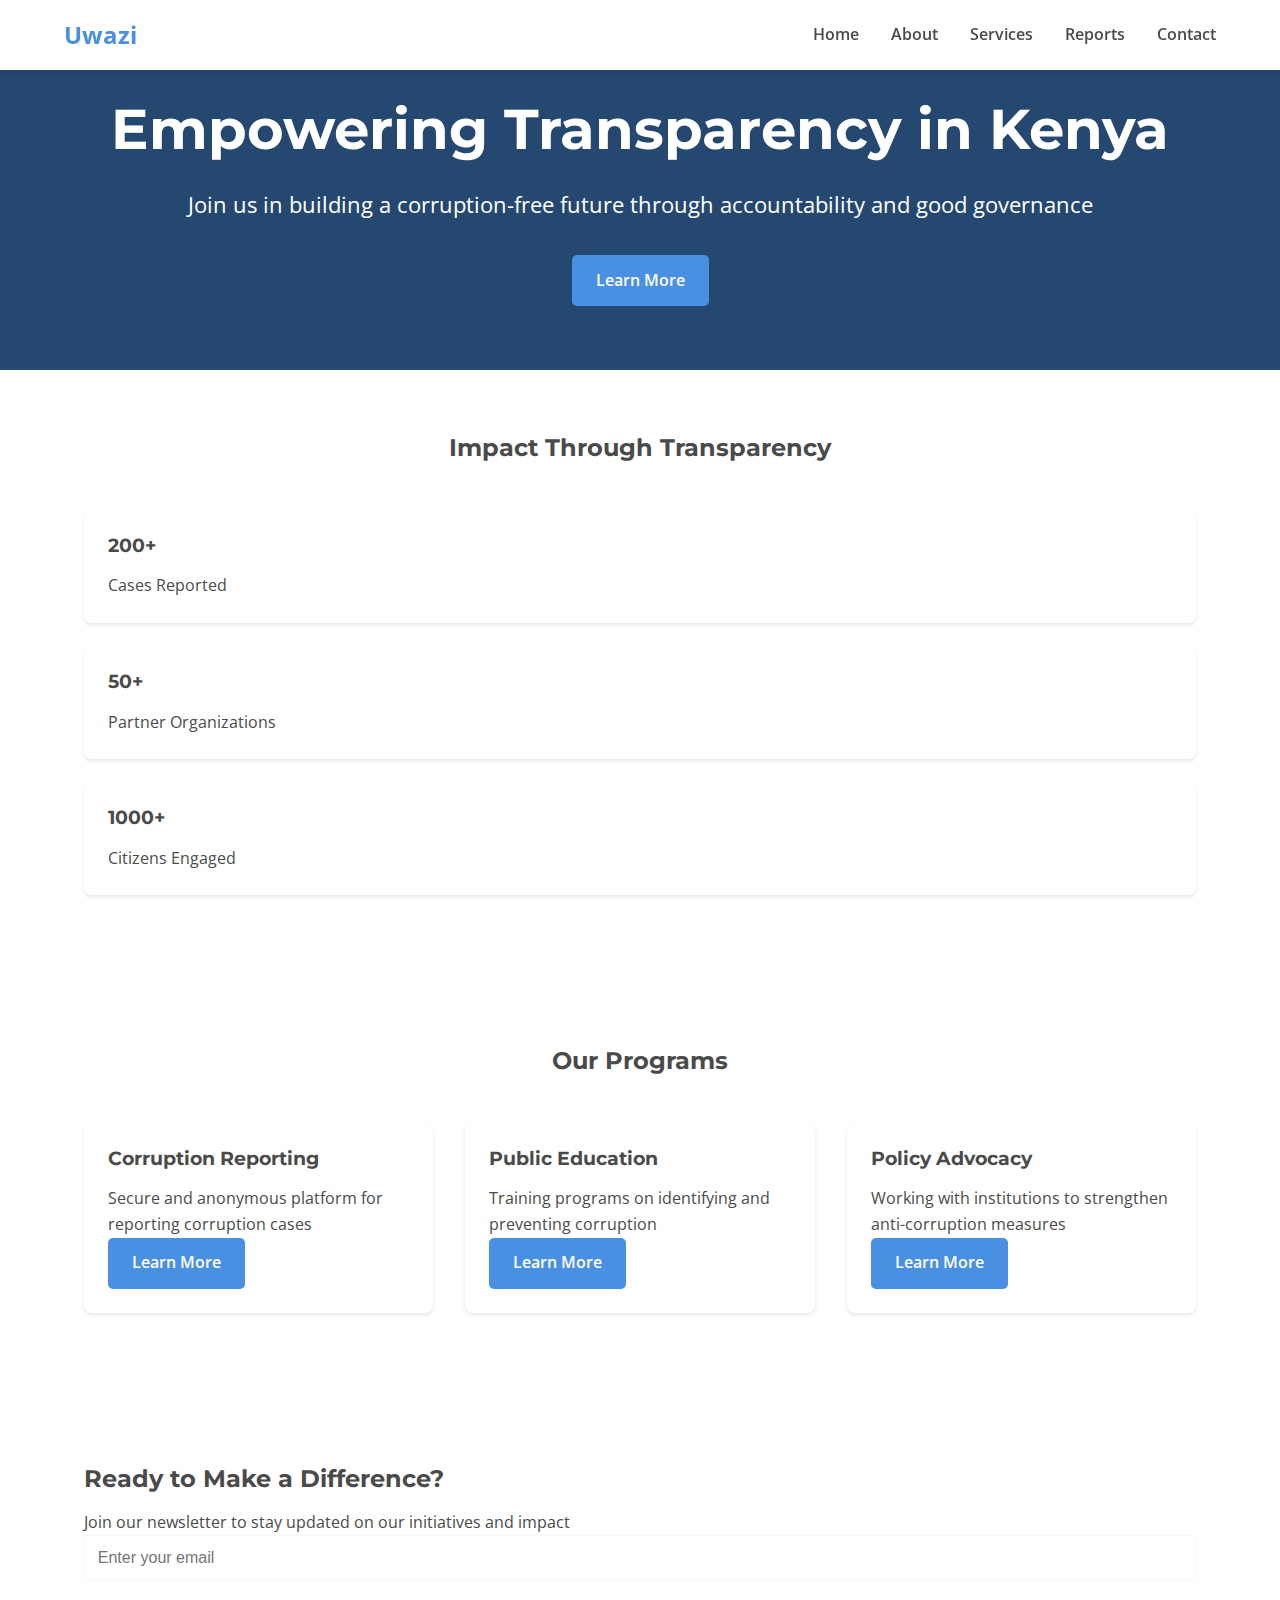
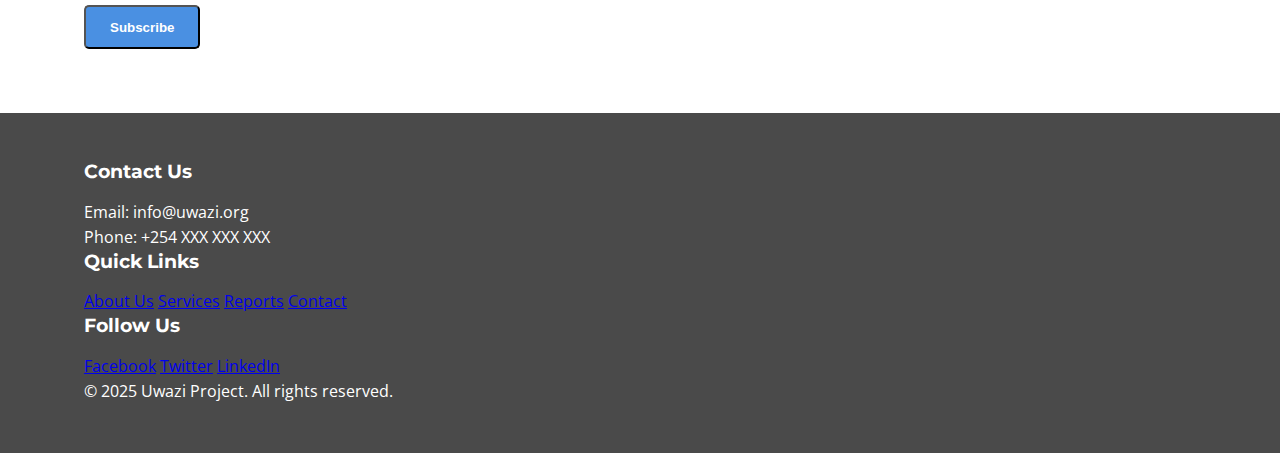
==== index.html @ e0234028 "website" ====
<!DOCTYPE html>
<html lang="en">
<head>
    <meta charset="UTF-8">
    <meta name="viewport" content="width=device-width, initial-scale=1.0">
    <title>Uwazi - Transparency in Governance</title>
    <meta name="description" content="Uwazi Project - Creating awareness for corruption-free governance in Kenya">
    
    <!-- Fonts -->
    <link href="https://fonts.googleapis.com/css2?family=Montserrat:wght@400;700&family=Open+Sans:wght@400;600&display=swap" rel="stylesheet">
    
    <!-- Styles -->
    <link rel="stylesheet" href="css/style.css">
</head>
<body>
    <!-- Header -->
    <header class="header">
        <nav class="nav container">
            <a href="index.html" class="logo">Uwazi</a>
            <div class="nav-links">
                <a href="index.html">Home</a>
                <a href="about.html">About</a>
                <a href="services.html">Services</a>
                <a href="reports.html">Reports</a>
                <a href="contact.html">Contact</a>
            </div>
            <button class="hamburger" aria-label="Toggle navigation">
                <span></span>
                <span></span>
                <span></span>
            </button>
        </nav>
    </header>

    <!-- Hero Section -->
    <section class="hero">
        <div class="container">
            <h1 class="animate-on-scroll">Empowering Transparency in Kenya</h1>
            <p class="animate-on-scroll">Join us in building a corruption-free future through accountability and good governance</p>
            <a href="#about" class="btn btn-primary animate-on-scroll">Learn More</a>
        </div>
    </section>

    <!-- Key Statistics -->
    <section class="section" id="statistics">
        <div class="container">
            <h2 class="section-title animate-on-scroll">Impact Through Transparency</h2>
            <div class="stats-grid">
                <div class="card animate-on-scroll">
                    <h3>200+</h3>
                    <p>Cases Reported</p>
                </div>
                <div class="card animate-on-scroll">
                    <h3>50+</h3>
                    <p>Partner Organizations</p>
                </div>
                <div class="card animate-on-scroll">
                    <h3>1000+</h3>
                    <p>Citizens Engaged</p>
                </div>
            </div>
        </div>
    </section>

    <!-- Featured Programs -->
    <section class="section" id="programs">
        <div class="container">
            <h2 class="section-title animate-on-scroll">Our Programs</h2>
            <div class="programs-grid">
                <div class="card animate-on-scroll">
                    <h3>Corruption Reporting</h3>
                    <p>Secure and anonymous platform for reporting corruption cases</p>
                    <a href="services.html" class="btn btn-primary">Learn More</a>
                </div>
                <div class="card animate-on-scroll">
                    <h3>Public Education</h3>
                    <p>Training programs on identifying and preventing corruption</p>
                    <a href="services.html" class="btn btn-primary">Learn More</a>
                </div>
                <div class="card animate-on-scroll">
                    <h3>Policy Advocacy</h3>
                    <p>Working with institutions to strengthen anti-corruption measures</p>
                    <a href="services.html" class="btn btn-primary">Learn More</a>
                </div>
            </div>
        </div>
    </section>

    <!-- Call to Action -->
    <section class="section cta">
        <div class="container">
            <h2 class="animate-on-scroll">Ready to Make a Difference?</h2>
            <p class="animate-on-scroll">Join our newsletter to stay updated on our initiatives and impact</p>
            <form class="newsletter-form animate-on-scroll">
                <div class="form-group">
                    <input type="email" class="form-control" placeholder="Enter your email" required>
                </div>
                <button type="submit" class="btn btn-primary">Subscribe</button>
            </form>
        </div>
    </section>

    <!-- Footer -->
    <footer class="footer">
        <div class="container">
            <div class="footer-content">
                <div class="footer-section">
                    <h3>Contact Us</h3>
                    <p>Email: info@uwazi.org</p>
                    <p>Phone: +254 XXX XXX XXX</p>
                </div>
                <div class="footer-section">
                    <h3>Quick Links</h3>
                    <a href="about.html">About Us</a>
                    <a href="services.html">Services</a>
                    <a href="reports.html">Reports</a>
                    <a href="contact.html">Contact</a>
                </div>
                <div class="footer-section">
                    <h3>Follow Us</h3>
                    <div class="social-links">
                        <a href="#" aria-label="Facebook">Facebook</a>
                        <a href="#" aria-label="Twitter">Twitter</a>
                        <a href="#" aria-label="LinkedIn">LinkedIn</a>
                    </div>
                </div>
            </div>
            <div class="footer-bottom">
                <p>&copy; 2025 Uwazi Project. All rights reserved.</p>
            </div>
        </div>
    </footer>

    <!-- Scripts -->
    <script src="js/main.js"></script>
</body>
</html>
---- css/style.css ----
/* Base styles */
:root {
    --primary-blue: #4A90E2;
    --secondary-blue: #5FB0E5;
    --light-gray: #F5F7FA;
    --dark-gray: #4A4A4A;
    --white: #FFFFFF;
    --black: #000000;
}

/* Reset and base styles */
* {
    margin: 0;
    padding: 0;
    box-sizing: border-box;
}

body {
    font-family: 'Open Sans', sans-serif;
    line-height: 1.6;
    color: var(--dark-gray);
    background-color: var(--white);
}

h1, h2, h3, h4, h5, h6 {
    font-family: 'Montserrat', sans-serif;
    font-weight: 700;
    line-height: 1.2;
    margin-bottom: 1rem;
}

/* Container */
.container {
    width: 90%;
    max-width: 1200px;
    margin: 0 auto;
    padding: 0 20px;
}

/* Header */
.header {
    background-color: var(--white);
    box-shadow: 0 2px 4px rgba(0,0,0,0.1);
    position: fixed;
    width: 100%;
    top: 0;
    z-index: 1000;
}

.nav {
    display: flex;
    justify-content: space-between;
    align-items: center;
    padding: 1rem 0;
}

.logo {
    font-size: 1.5rem;
    font-weight: 700;
    color: var(--primary-blue);
    text-decoration: none;
}

.nav-links {
    display: none;
}

/* Mobile menu */
.hamburger {
    display: block;
    cursor: pointer;
}

/* Hero section */
.hero {
    padding: 6rem 0 4rem;
    background-color: var(--light-gray);
    text-align: center;
}

.hero h1 {
    font-size: 2.5rem;
    margin-bottom: 1.5rem;
}

.hero p {
    font-size: 1.2rem;
    margin-bottom: 2rem;
}

/* Buttons */
.btn {
    display: inline-block;
    padding: 0.8rem 1.5rem;
    border-radius: 5px;
    text-decoration: none;
    font-weight: 600;
    transition: all 0.3s ease;
}

.btn-primary {
    background-color: var(--primary-blue);
    color: var(--white);
}

.btn-primary:hover {
    background-color: var(--secondary-blue);
}

/* Sections */
.section {
    padding: 4rem 0;
}

.section-title {
    text-align: center;
    margin-bottom: 3rem;
}

/* Cards */
.card {
    background: var(--white);
    border-radius: 8px;
    box-shadow: 0 2px 4px rgba(0,0,0,0.1);
    padding: 1.5rem;
    margin-bottom: 1.5rem;
}

/* Forms */
.form-group {
    margin-bottom: 1.5rem;
}

.form-control {
    width: 100%;
    padding: 0.8rem;
    border: 1px solid var(--light-gray);
    border-radius: 4px;
    font-size: 1rem;
}

/* Footer */
.footer {
    background-color: var(--dark-gray);
    color: var(--white);
    padding: 3rem 0;
}

/* Image styles */
.team-photo {
    width: 200px;
    height: 200px;
    border-radius: 50%;
    object-fit: cover;
    margin-bottom: 1rem;
}

.partner img {
    width: 200px;
    height: 100px;
    object-fit: contain;
}

.case-study img {
    width: 100%;
    height: 250px;
    object-fit: cover;
    border-radius: 8px;
    margin-bottom: 1rem;
}

/* Hero background image */
.hero {
    position: relative;
    background-color: var(--primary-blue);
    color: var(--white);
    overflow: hidden;
}

.hero::before {
    content: '';
    position: absolute;
    top: 0;
    left: 0;
    right: 0;
    bottom: 0;
    background-image: linear-gradient(rgba(0,0,0,0.5), rgba(0,0,0,0.5));
    z-index: 1;
}

.hero .container {
    position: relative;
    z-index: 2;
}

/* Image grids */
.team-grid,
.partners-grid,
.case-studies-grid {
    display: grid;
    gap: 2rem;
    margin-top: 2rem;
}

/* Additional image styles */
.hero-background {
    position: absolute;
    top: 0;
    left: 0;
    width: 100%;
    height: 100%;
    object-fit: cover;
    opacity: 0.3;
}

.program-image,
.service-image,
.quick-link-image {
    width: 100%;
    height: 200px;
    object-fit: cover;
    border-radius: 8px;
    margin-bottom: 1rem;
}

.programs-grid,
.services-grid,
.quick-links-grid {
    display: grid;
    gap: 2rem;
    margin-top: 2rem;
}

/* Media Queries */
@media (min-width: 768px) {
    .nav-links {
        display: flex;
        gap: 2rem;
    }

    .nav-links a {
        color: var(--dark-gray);
        text-decoration: none;
        font-weight: 600;
        transition: color 0.3s ease;
    }

    .nav-links a:hover {
        color: var(--primary-blue);
    }

    .hamburger {
        display: none;
    }

    .hero h1 {
        font-size: 3.5rem;
    }

    .hero p {
        font-size: 1.4rem;
    }

    .team-grid {
        grid-template-columns: repeat(3, 1fr);
    }
    
    .partners-grid {
        grid-template-columns: repeat(3, 1fr);
    }
    
    .case-studies-grid {
        grid-template-columns: repeat(3, 1fr);
    }

    .programs-grid,
    .services-grid,
    .quick-links-grid {
        grid-template-columns: repeat(3, 1fr);
    }
}

/* Animations */
@keyframes fadeIn {
    from {
        opacity: 0;
        transform: translateY(20px);
    }
    to {
        opacity: 1;
        transform: translateY(0);
    }
}

.fade-in {
    animation: fadeIn 1s ease-out;
}
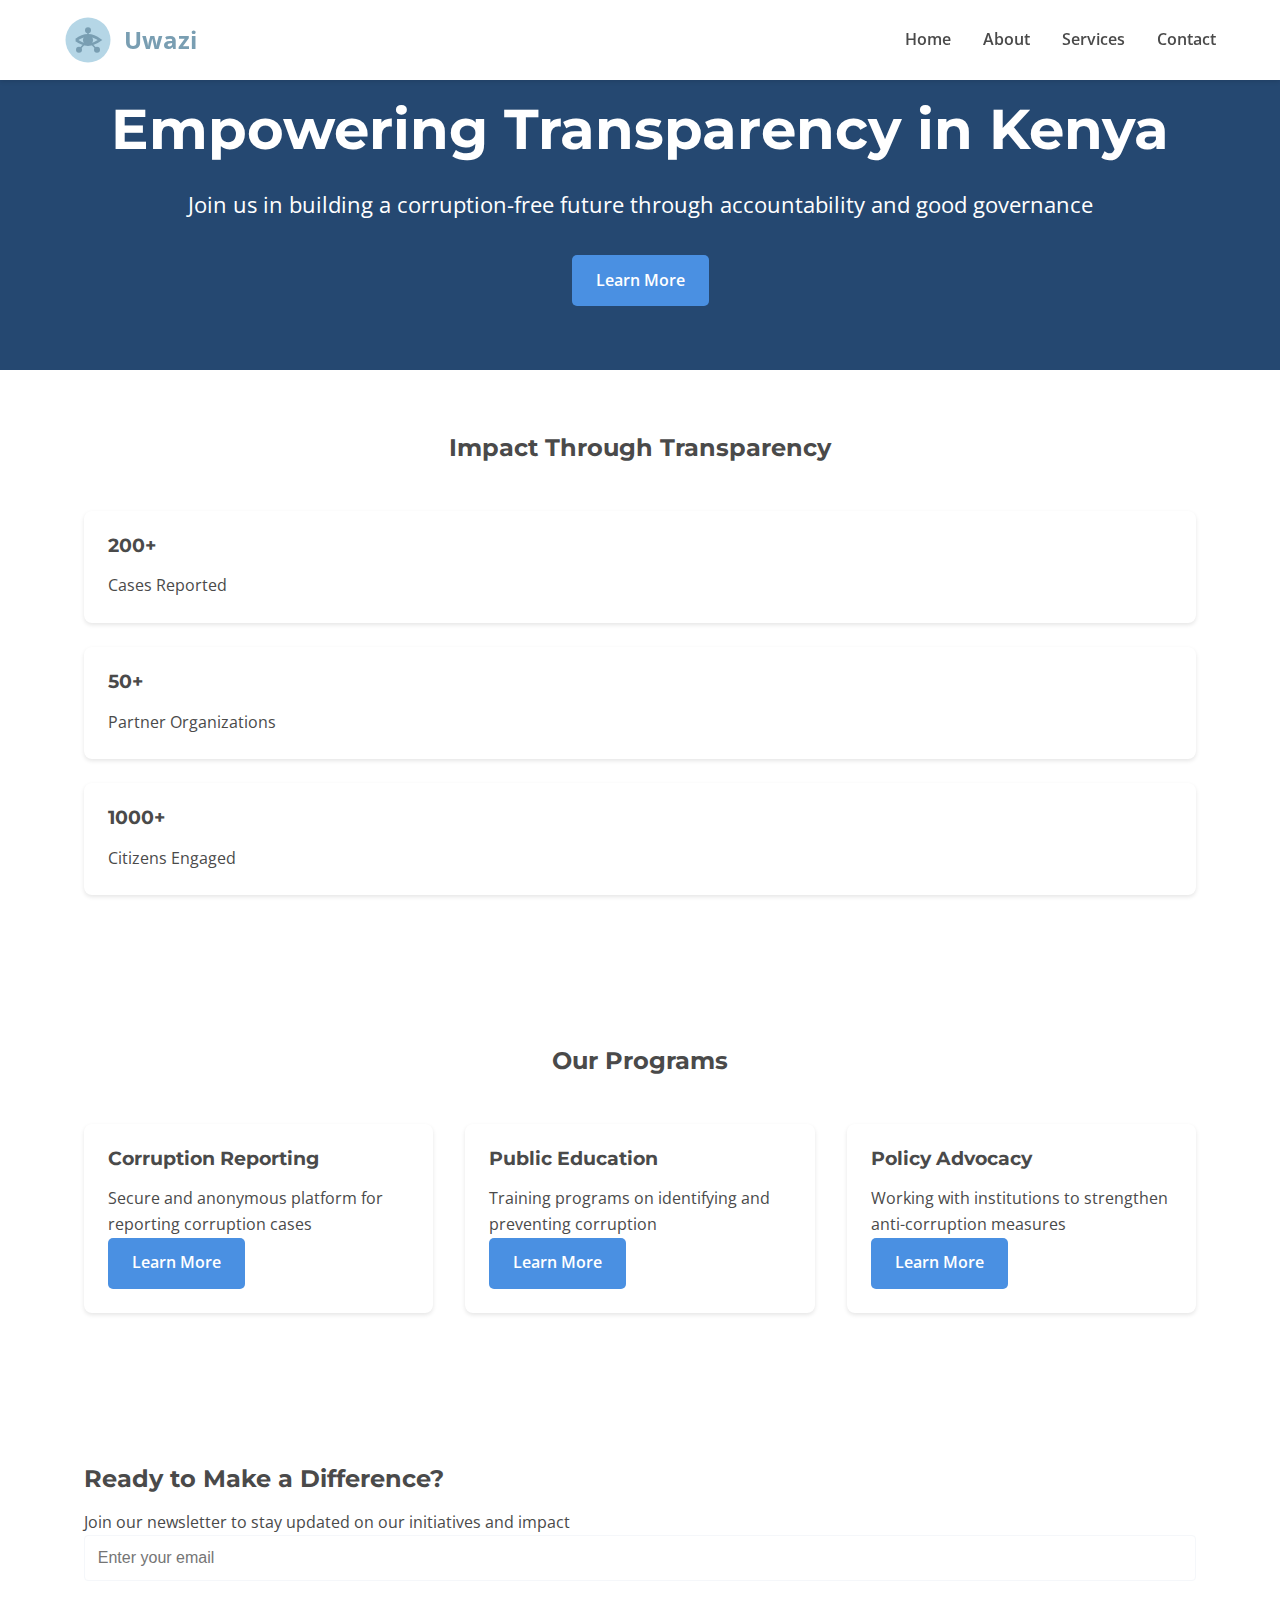
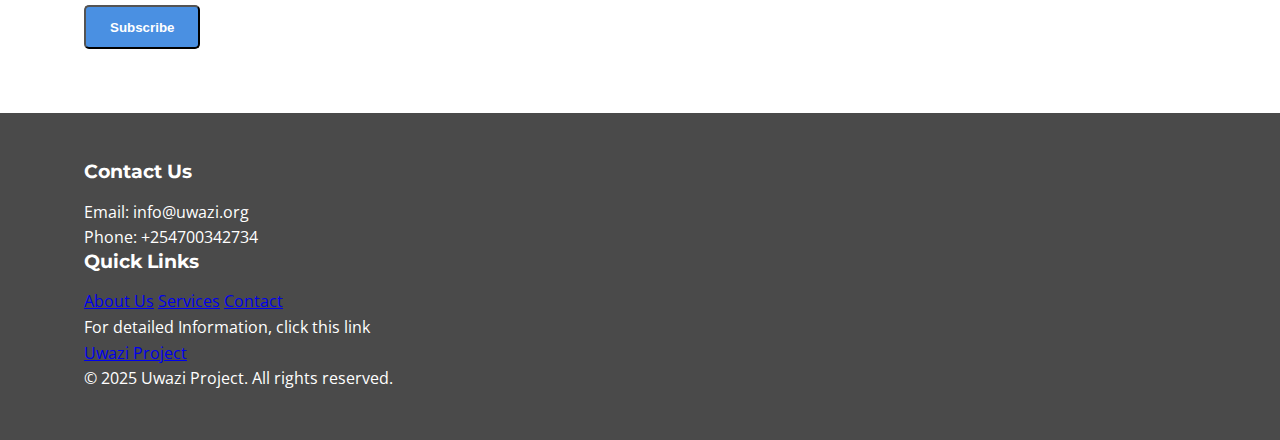
==== commit b602f5f6: "created icon, improved interface" ====
--- a/index.html
+++ b/index.html
@@ -16,12 +16,15 @@
     <!-- Header -->
     <header class="header">
         <nav class="nav container">
-            <a href="index.html" class="logo">Uwazi</a>
+            <a href="index.html" class="logo">
+                <img src="assets/icons/uwazi-icon.svg" alt="Uwazi Logo" class="logo-icon">
+                Uwazi
+            </a>
             <div class="nav-links">
                 <a href="index.html">Home</a>
                 <a href="about.html">About</a>
                 <a href="services.html">Services</a>
-                <a href="reports.html">Reports</a>
+                <!-- <a href="reports.html">Reports</a> -->
                 <a href="contact.html">Contact</a>
             </div>
             <button class="hamburger" aria-label="Toggle navigation">
@@ -37,7 +40,7 @@
         <div class="container">
             <h1 class="animate-on-scroll">Empowering Transparency in Kenya</h1>
             <p class="animate-on-scroll">Join us in building a corruption-free future through accountability and good governance</p>
-            <a href="#about" class="btn btn-primary animate-on-scroll">Learn More</a>
+            <a href="about.html" class="btn btn-primary animate-on-scroll">Learn More</a>
         </div>
     </section>
 
@@ -107,21 +110,23 @@
                 <div class="footer-section">
                     <h3>Contact Us</h3>
                     <p>Email: info@uwazi.org</p>
-                    <p>Phone: +254 XXX XXX XXX</p>
+                    <p>Phone: +254700342734</p>
                 </div>
                 <div class="footer-section">
                     <h3>Quick Links</h3>
                     <a href="about.html">About Us</a>
                     <a href="services.html">Services</a>
-                    <a href="reports.html">Reports</a>
+                    <!-- <a href="reports.html">Reports</a> -->
                     <a href="contact.html">Contact</a>
                 </div>
                 <div class="footer-section">
-                    <h3>Follow Us</h3>
+                    <!-- <h3>Follow Us</h3> -->
                     <div class="social-links">
-                        <a href="#" aria-label="Facebook">Facebook</a>
-                        <a href="#" aria-label="Twitter">Twitter</a>
-                        <a href="#" aria-label="LinkedIn">LinkedIn</a>
+                        <p>For detailed Information, click this link</p>
+                        <a href="https://uwazi-blockchain-powered-abbaole.gamma.site/" aria-label="https://uwazi-blockchain-powered-abbaole.gamma.site/">Uwazi Project</a>
+                        <!-- <a href="#" aria-label="Facebook">Facebook</a> -->
+                        <!-- <a href="#" aria-label="Twitter">Twitter</a> -->
+                        <!-- <a href="#" aria-label="LinkedIn">LinkedIn</a> -->
                     </div>
                 </div>
             </div>
--- a/css/style.css
+++ b/css/style.css
@@ -6,6 +6,8 @@
     --dark-gray: #4A4A4A;
     --white: #FFFFFF;
     --black: #000000;
+    --uwazi-blue: #799EB2;
+    --uwazi-light: #B1D4E5;
 }
 
 /* Reset and base styles */
@@ -55,10 +57,23 @@
 }
 
 .logo {
+    display: flex;
+    align-items: center;
+    text-decoration: none;
+    color: var(--uwazi-blue);
+    font-weight: bold;
     font-size: 1.5rem;
-    font-weight: 700;
-    color: var(--primary-blue);
-    text-decoration: none;
+    transition: color 0.3s ease;
+}
+
+.logo:hover {
+    color: var(--uwazi-light);
+}
+
+.logo-icon {
+    width: 48px;
+    height: 48px;
+    margin-right: 12px;
 }
 
 .nav-links {
@@ -280,6 +295,14 @@
     }
 }
 
+@media (max-width: 768px) {
+    .logo-icon {
+        width: 36px;
+        height: 36px;
+        margin-right: 8px;
+    }
+}
+
 /* Animations */
 @keyframes fadeIn {
     from {
